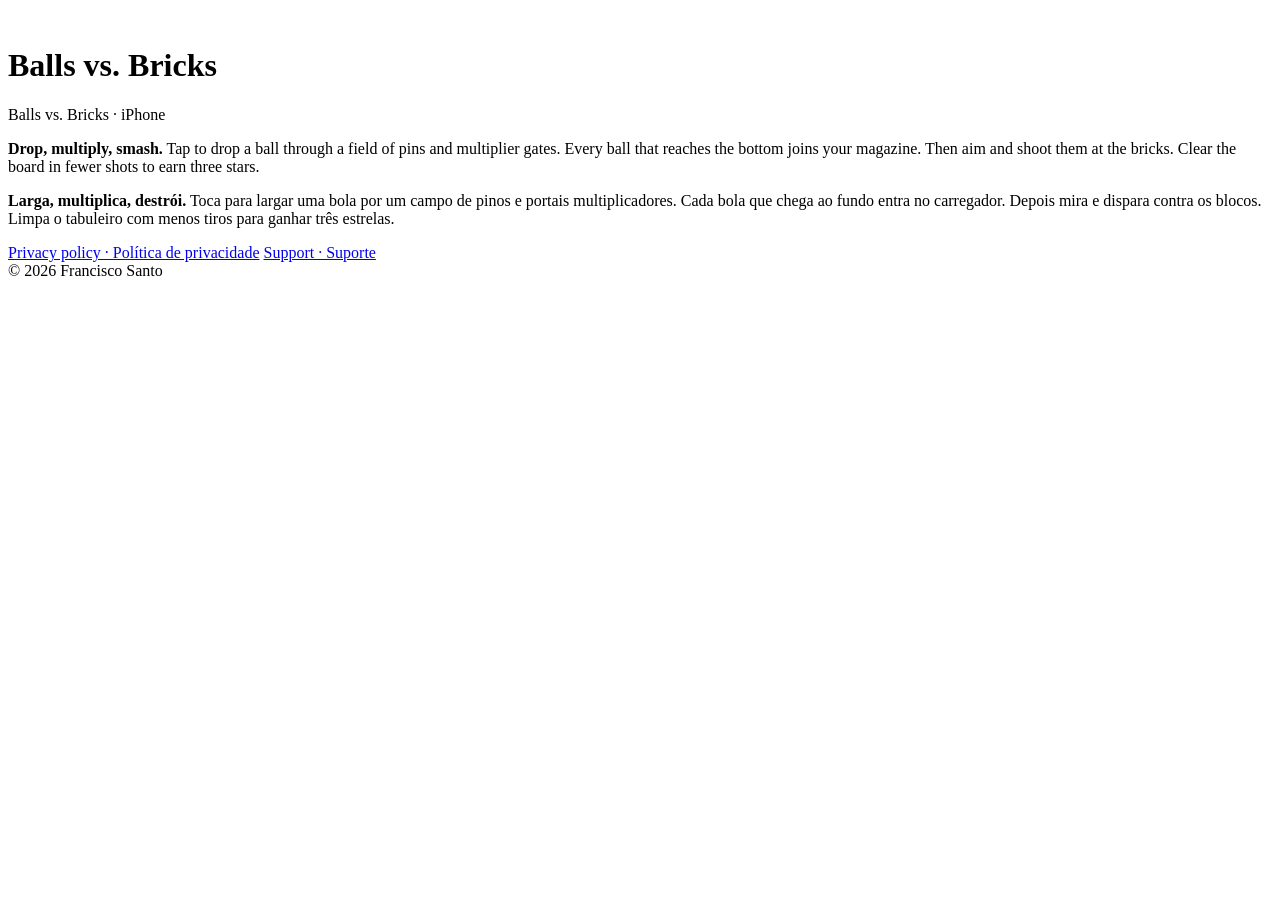
==== ballsxbricks/index.html @ 2065b6f2 "Balls vs. Bricks: nome novo e anúncios entre níveis no suporte Co-Authored-By: Claude Opus 5.5 <nore" ====
<!doctype html>
<html lang="en">
<head>
<meta charset="utf-8">
<meta name="viewport" content="width=device-width,initial-scale=1">
<title>Balls vs. Bricks</title>
<meta name="description" content="Balls vs. Bricks: drop the ball, multiply it through the gates, then smash every brick.">
<link rel="stylesheet" href="/style.css">
</head>
<body>
<main>
  <header>
    <img src="icon.png" alt="">
    <div>
      <h1>Balls vs. Bricks</h1>
      <div class="dim">Balls vs. Bricks · iPhone</div>
    </div>
  </header>
  <div class="card">
    <p><strong>Drop, multiply, smash.</strong> Tap to drop a ball through a field of pins and
    multiplier gates. Every ball that reaches the bottom joins your magazine. Then aim and
    shoot them at the bricks. Clear the board in fewer shots to earn three stars.</p>
    <p lang="pt"><strong>Larga, multiplica, destrói.</strong> Toca para largar uma bola por um campo
    de pinos e portais multiplicadores. Cada bola que chega ao fundo entra no carregador. Depois
    mira e dispara contra os blocos. Limpa o tabuleiro com menos tiros para ganhar três estrelas.</p>
  </div>
  <nav>
    <a href="privacy.html">Privacy policy · Política de privacidade</a>
    <a href="support.html">Support · Suporte</a>
  </nav>
  <footer>© 2026 Francisco Santo</footer>
</main>
</body>
</html>
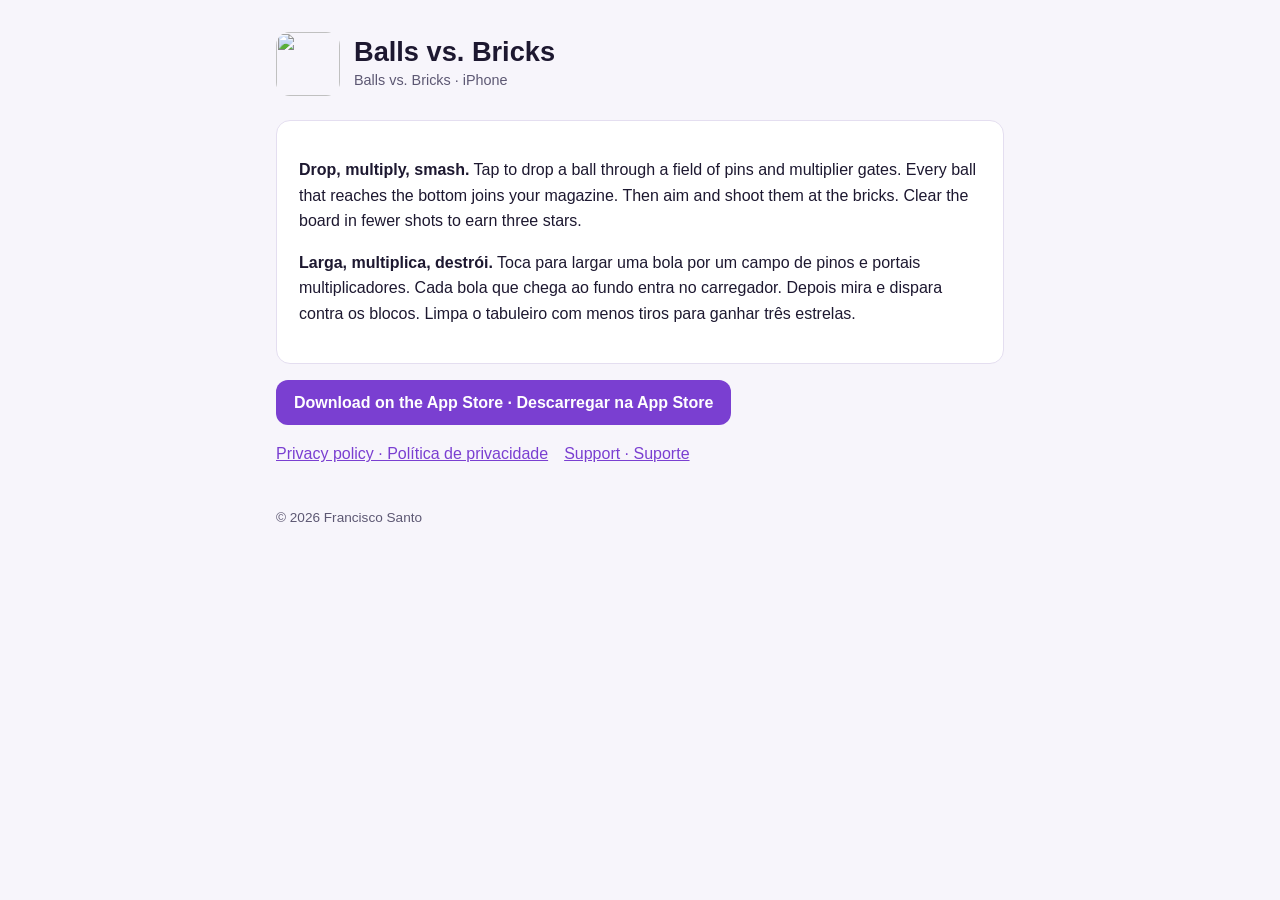
==== commit 64404a5d: "Balls vs. Bricks: link da App Store e suporte sobre o iCloud Co-Authored-By: Claude Opus 5.5 <norepl" ====
--- a/ballsxbricks/index.html
+++ b/ballsxbricks/index.html
@@ -24,6 +24,7 @@
     de pinos e portais multiplicadores. Cada bola que chega ao fundo entra no carregador. Depois
     mira e dispara contra os blocos. Limpa o tabuleiro com menos tiros para ganhar três estrelas.</p>
   </div>
+  <p><a class="store" href="https://apps.apple.com/app/id6814890436">Download on the App Store · Descarregar na App Store</a></p>
   <nav>
     <a href="privacy.html">Privacy policy · Política de privacidade</a>
     <a href="support.html">Support · Suporte</a>
--- a/style.css
+++ b/style.css
@@ -0,0 +1,19 @@
+:root{--bg:#f7f5fb;--card:#fff;--text:#1d1830;--dim:#5d5873;--accent:#7a3fd1;--line:#e4def0;color-scheme:light}
+@media (prefers-color-scheme:dark){:root{--bg:#120f1c;--card:#1c1829;--text:#f1eef8;--dim:#a9a3bd;--accent:#c19bff;--line:#2e2842;color-scheme:dark}}
+*{box-sizing:border-box}
+body{margin:0;background:var(--bg);color:var(--text);font:16px/1.6 -apple-system,BlinkMacSystemFont,"Segoe UI",Roboto,sans-serif}
+main{max-width:760px;margin:0 auto;padding:32px 16px 64px}
+header{display:flex;align-items:center;gap:14px;margin-bottom:24px}
+header img{width:64px;height:64px;border-radius:14px}
+h1{font-size:1.7rem;margin:0;line-height:1.2}
+h2{font-size:1.25rem;margin:2rem 0 .5rem}
+h3{font-size:1.05rem;margin:1.4rem 0 .3rem}
+p,li{color:var(--text)}
+.dim{color:var(--dim);font-size:.9rem}
+.card{background:var(--card);border:1px solid var(--line);border-radius:14px;padding:20px 22px;margin:16px 0}
+a{color:var(--accent)}
+nav{display:flex;gap:16px;flex-wrap:wrap;margin:8px 0 0}
+.lang{display:inline-flex;gap:10px;font-size:.9rem;margin-bottom:8px}
+footer{margin-top:40px;color:var(--dim);font-size:.85rem}
+.store{display:inline-block;background:var(--accent);color:#fff;font-weight:600;text-decoration:none;padding:10px 18px;border-radius:12px}
+@media (prefers-color-scheme:dark){.store{color:#120f1c}}
